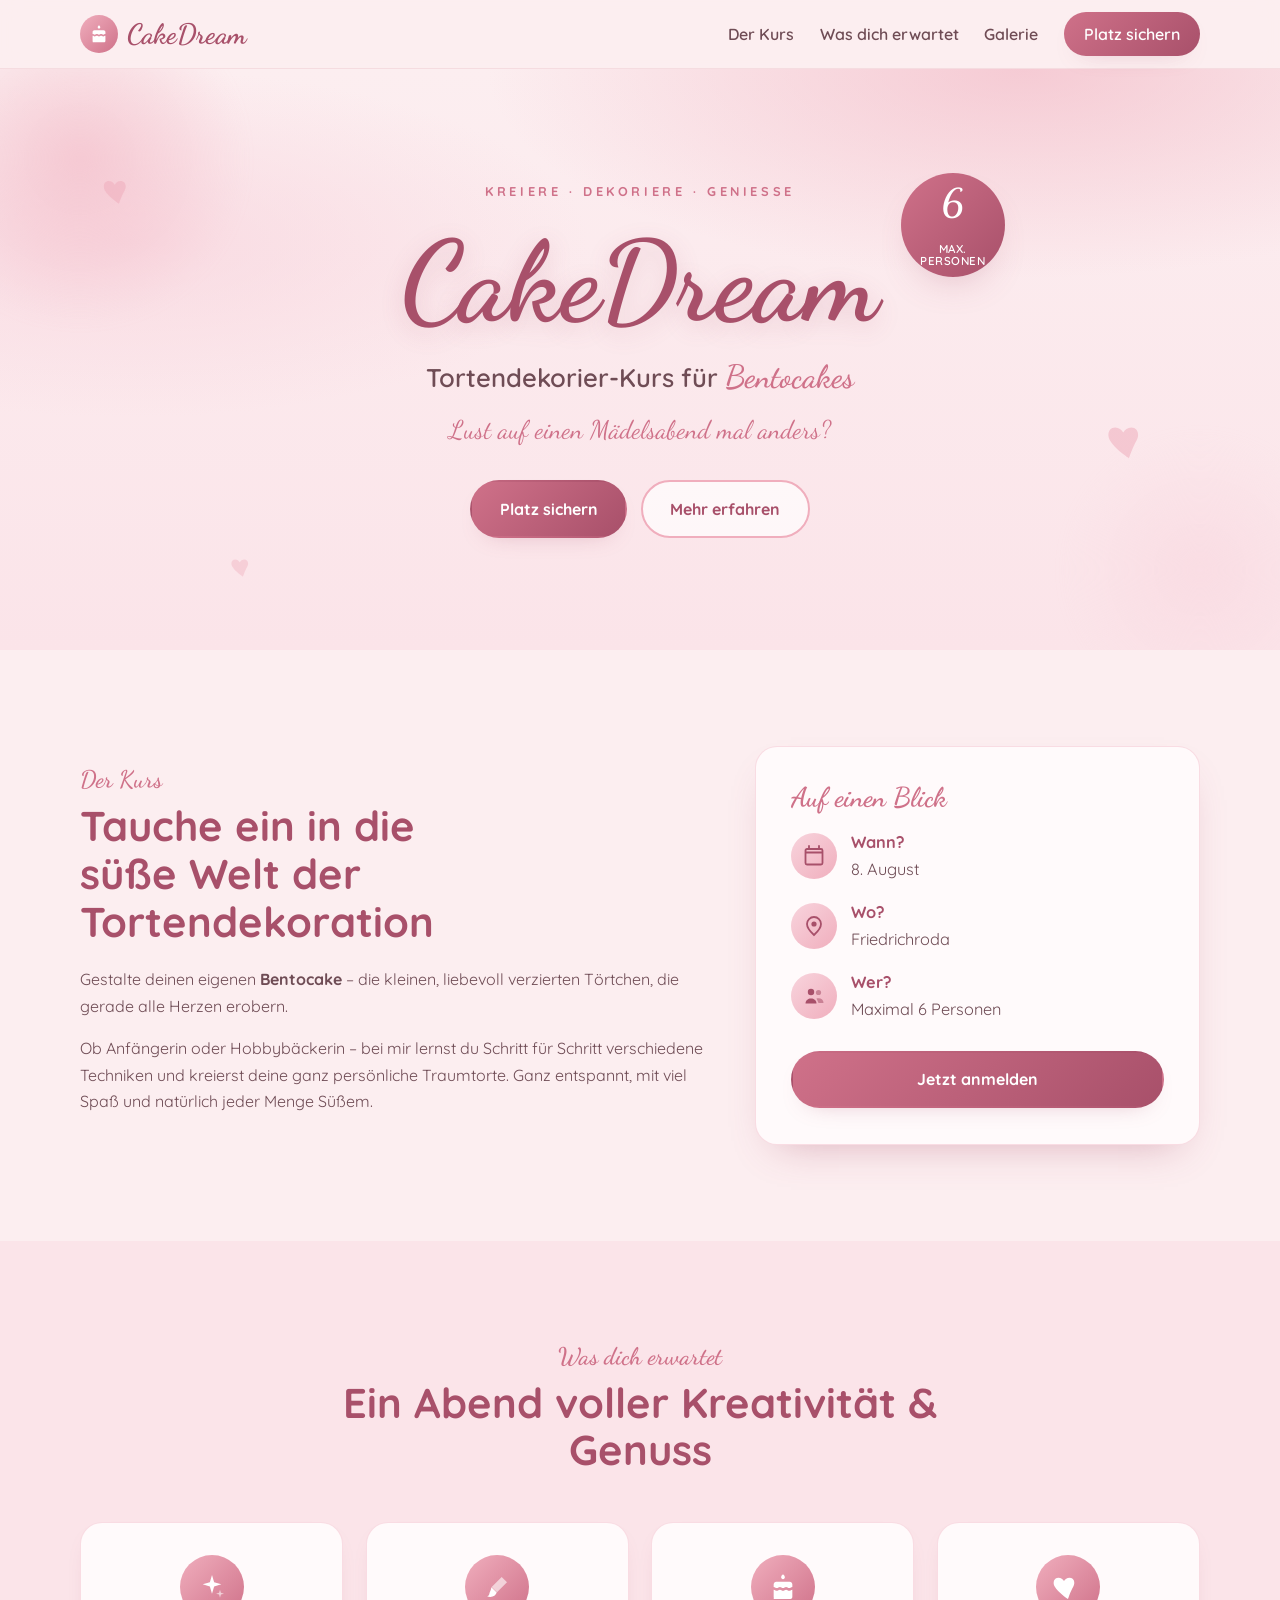
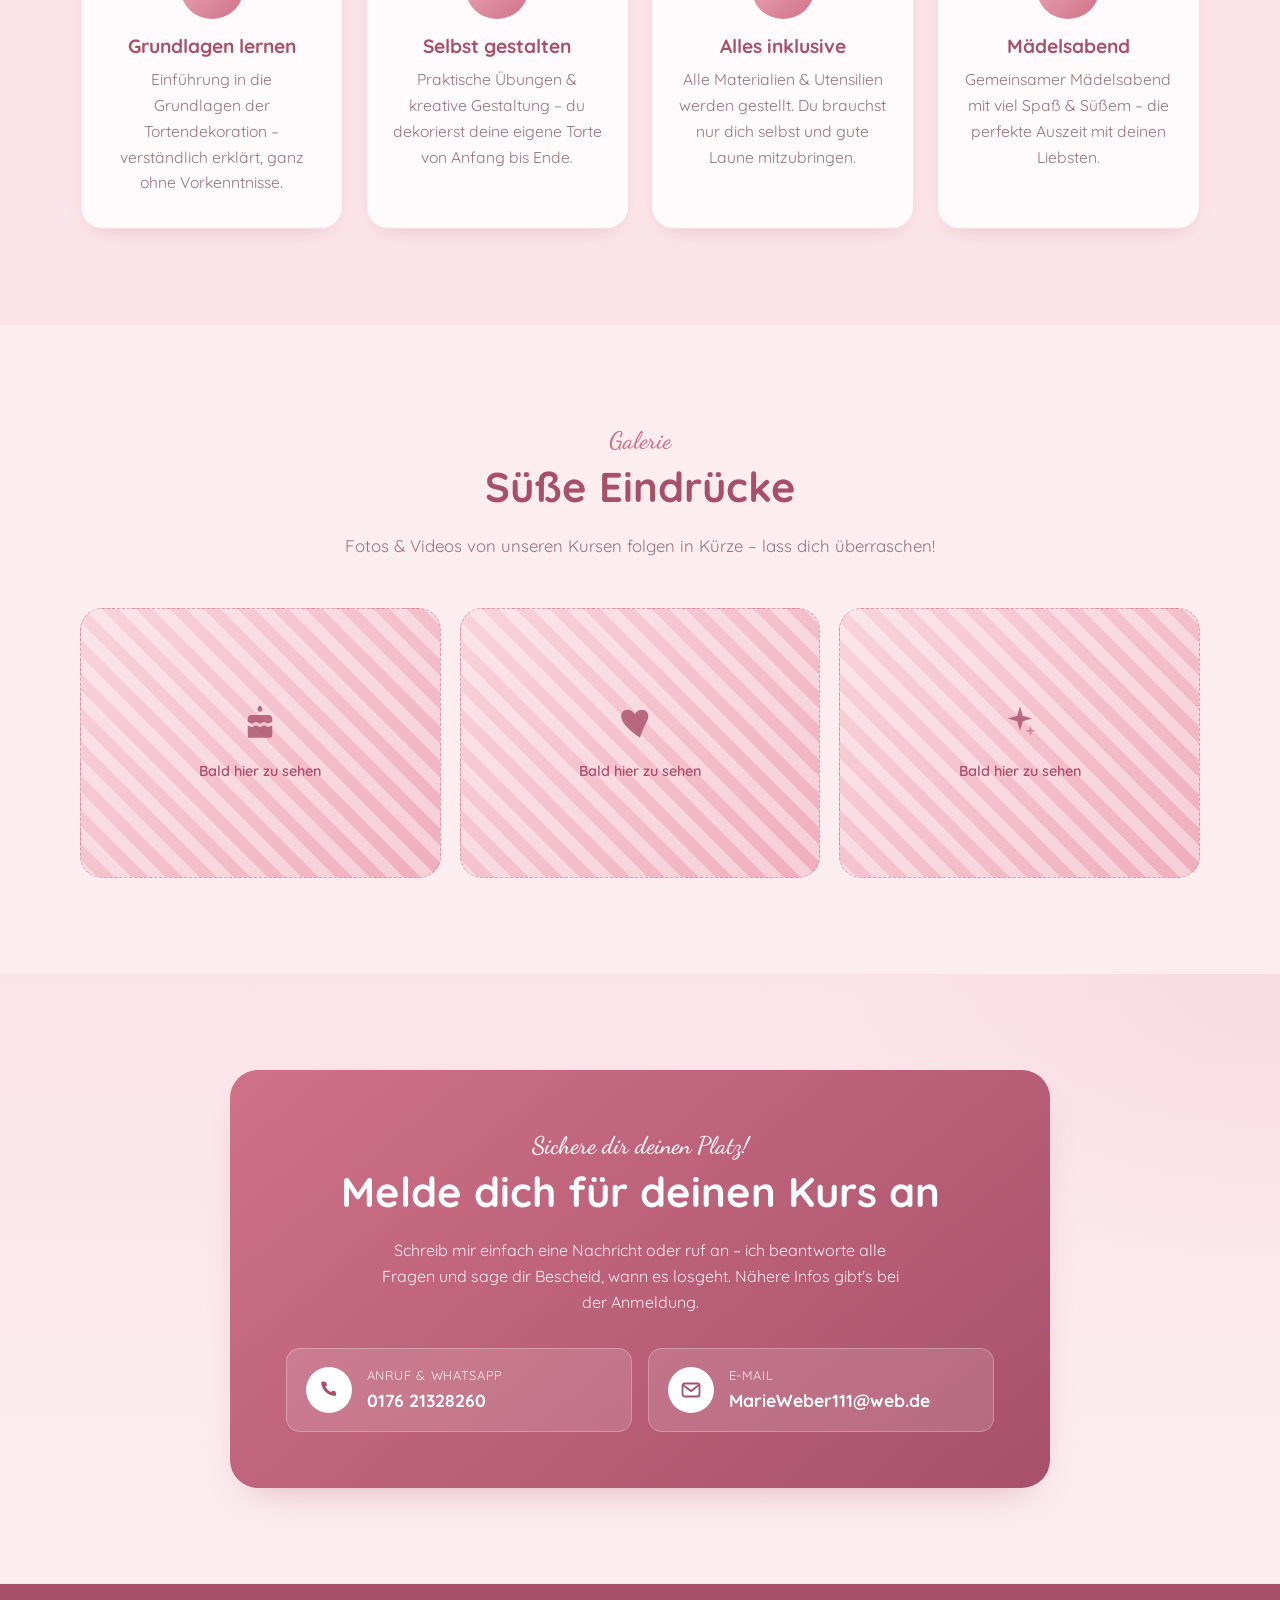
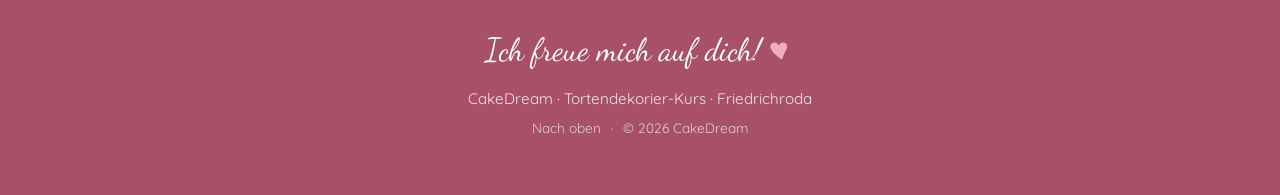
==== index.html @ 4bbfaf51 "Initiale CakeDream-Website für GitHub Pages Statische Single-Page-Seite im Rosé/Aquarell-Stil des Fl" ====
<!DOCTYPE html>
<html lang="de">
<head>
  <meta charset="UTF-8" />
  <meta name="viewport" content="width=device-width, initial-scale=1.0" />
  <title>CakeDream · Tortendekorier-Kurs in Friedrichroda</title>
  <meta name="description" content="Tortendekorier-Kurs für Bentocakes in Friedrichroda. Kreiere, dekoriere und genieße – ein Mädelsabend mal anders. Max. 6 Personen. Jetzt Platz sichern!" />
  <meta name="theme-color" content="#fceef0" />

  <!-- Open Graph / Social -->
  <meta property="og:type" content="website" />
  <meta property="og:title" content="CakeDream · Tortendekorier-Kurs" />
  <meta property="og:description" content="Tauche ein in die süße Welt der Tortendekoration und gestalte deinen eigenen Bentocake!" />
  <meta property="og:locale" content="de_DE" />

  <link rel="icon" href="assets/favicon.svg" type="image/svg+xml" />

  <!-- Fonts -->
  <link rel="preconnect" href="https://fonts.googleapis.com" />
  <link rel="preconnect" href="https://fonts.gstatic.com" crossorigin />
  <link href="https://fonts.googleapis.com/css2?family=Dancing+Script:wght@500;600;700&family=Quicksand:wght@400;500;600;700&display=swap" rel="stylesheet" />

  <link rel="stylesheet" href="assets/css/styles.css" />
</head>
<body>

  <!-- ===== Navigation ===== -->
  <header class="nav" id="top">
    <div class="nav__inner">
      <a href="#top" class="nav__brand">
        <span class="nav__brand-icon" aria-hidden="true">
          <svg viewBox="0 0 24 24" width="22" height="22"><use href="#icon-cake"/></svg>
        </span>
        CakeDream
      </a>

      <nav class="nav__links" aria-label="Hauptnavigation">
        <a href="#kurs">Der Kurs</a>
        <a href="#ablauf">Was dich erwartet</a>
        <a href="#galerie">Galerie</a>
        <a href="#kontakt" class="nav__cta">Platz sichern</a>
      </nav>

      <button class="nav__toggle" id="navToggle" aria-label="Menü öffnen" aria-expanded="false">
        <span></span><span></span><span></span>
      </button>
    </div>
  </header>

  <!-- ===== Hero ===== -->
  <section class="hero">
    <div class="hero__decor" aria-hidden="true">
      <span class="blob blob--1"></span>
      <span class="blob blob--2"></span>
      <svg class="float-heart float-heart--1" viewBox="0 0 24 24"><use href="#icon-heart"/></svg>
      <svg class="float-heart float-heart--2" viewBox="0 0 24 24"><use href="#icon-heart"/></svg>
      <svg class="float-heart float-heart--3" viewBox="0 0 24 24"><use href="#icon-heart"/></svg>
    </div>

    <div class="hero__inner">
      <p class="hero__eyebrow reveal">Kreiere &middot; Dekoriere &middot; Genieße</p>
      <h1 class="hero__title reveal">CakeDream</h1>
      <p class="hero__tagline reveal">Tortendekorier-Kurs für <em>Bentocakes</em></p>
      <p class="hero__sub reveal">Lust auf einen Mädelsabend mal anders?</p>

      <div class="hero__actions reveal">
        <a href="#kontakt" class="btn btn--primary">Platz sichern</a>
        <a href="#kurs" class="btn btn--ghost">Mehr erfahren</a>
      </div>

      <div class="hero__badge reveal" aria-label="Maximal 6 Personen">
        <span class="hero__badge-num">6</span>
        <span class="hero__badge-text">max.<br>Personen</span>
      </div>
    </div>
  </section>

  <!-- ===== Intro / Der Kurs ===== -->
  <section class="section section--intro" id="kurs">
    <div class="wrap">
      <div class="intro__grid">
        <div class="intro__text reveal">
          <p class="kicker">Der Kurs</p>
          <h2>Tauche ein in die süße Welt der Tortendekoration</h2>
          <p>
            Gestalte deinen eigenen <strong>Bentocake</strong> – die kleinen,
            liebevoll verzierten Törtchen, die gerade alle Herzen erobern.
          </p>
          <p>
            Ob Anfängerin oder Hobbybäckerin – bei mir lernst du Schritt für
            Schritt verschiedene Techniken und kreierst deine ganz persönliche
            Traumtorte. Ganz entspannt, mit viel Spaß und natürlich jeder Menge
            Süßem.
          </p>
        </div>

        <div class="intro__card reveal">
          <h3>Auf einen Blick</h3>
          <ul class="facts">
            <li>
              <span class="facts__icon" aria-hidden="true"><svg viewBox="0 0 24 24"><use href="#icon-calendar"/></svg></span>
              <span class="facts__body"><strong>Wann?</strong><br>8. August</span>
            </li>
            <li>
              <span class="facts__icon" aria-hidden="true"><svg viewBox="0 0 24 24"><use href="#icon-pin"/></svg></span>
              <span class="facts__body"><strong>Wo?</strong><br>Friedrichroda</span>
            </li>
            <li>
              <span class="facts__icon" aria-hidden="true"><svg viewBox="0 0 24 24"><use href="#icon-people"/></svg></span>
              <span class="facts__body"><strong>Wer?</strong><br>Maximal 6 Personen</span>
            </li>
          </ul>
          <a href="#kontakt" class="btn btn--primary btn--block">Jetzt anmelden</a>
        </div>
      </div>
    </div>
  </section>

  <!-- ===== Was dich erwartet ===== -->
  <section class="section section--soft" id="ablauf">
    <div class="wrap">
      <header class="section__head reveal">
        <p class="kicker">Was dich erwartet</p>
        <h2>Ein Abend voller Kreativität &amp; Genuss</h2>
      </header>

      <div class="cards">
        <article class="card reveal">
          <span class="card__icon" aria-hidden="true"><svg viewBox="0 0 24 24"><use href="#icon-sparkle"/></svg></span>
          <h3>Grundlagen lernen</h3>
          <p>Einführung in die Grundlagen der Tortendekoration – verständlich erklärt, ganz ohne Vorkenntnisse.</p>
        </article>

        <article class="card reveal">
          <span class="card__icon" aria-hidden="true"><svg viewBox="0 0 24 24"><use href="#icon-brush"/></svg></span>
          <h3>Selbst gestalten</h3>
          <p>Praktische Übungen &amp; kreative Gestaltung – du dekorierst deine eigene Torte von Anfang bis Ende.</p>
        </article>

        <article class="card reveal">
          <span class="card__icon" aria-hidden="true"><svg viewBox="0 0 24 24"><use href="#icon-cake"/></svg></span>
          <h3>Alles inklusive</h3>
          <p>Alle Materialien &amp; Utensilien werden gestellt. Du brauchst nur dich selbst und gute Laune mitzubringen.</p>
        </article>

        <article class="card reveal">
          <span class="card__icon" aria-hidden="true"><svg viewBox="0 0 24 24"><use href="#icon-heart"/></svg></span>
          <h3>Mädelsabend</h3>
          <p>Gemeinsamer Mädelsabend mit viel Spaß &amp; Süßem – die perfekte Auszeit mit deinen Liebsten.</p>
        </article>
      </div>
    </div>
  </section>

  <!-- ===== Galerie ===== -->
  <section class="section" id="galerie">
    <div class="wrap">
      <header class="section__head reveal">
        <p class="kicker">Galerie</p>
        <h2>Süße Eindrücke</h2>
        <p class="section__lead">Fotos &amp; Videos von unseren Kursen folgen in Kürze – lass dich überraschen!</p>
      </header>

      <div class="gallery" aria-label="Galerie – Bilder folgen bald">
        <figure class="gallery__item gallery__item--placeholder">
          <span aria-hidden="true"><svg viewBox="0 0 24 24"><use href="#icon-cake"/></svg></span>
          <figcaption>Bald hier zu sehen</figcaption>
        </figure>
        <figure class="gallery__item gallery__item--placeholder">
          <span aria-hidden="true"><svg viewBox="0 0 24 24"><use href="#icon-heart"/></svg></span>
          <figcaption>Bald hier zu sehen</figcaption>
        </figure>
        <figure class="gallery__item gallery__item--placeholder">
          <span aria-hidden="true"><svg viewBox="0 0 24 24"><use href="#icon-sparkle"/></svg></span>
          <figcaption>Bald hier zu sehen</figcaption>
        </figure>
      </div>
    </div>
  </section>

  <!-- ===== Kontakt / Anmeldung ===== -->
  <section class="section section--contact" id="kontakt">
    <div class="wrap">
      <div class="contact__box reveal">
        <p class="kicker kicker--light">Sichere dir deinen Platz!</p>
        <h2>Melde dich für deinen Kurs an</h2>
        <p class="contact__lead">
          Schreib mir einfach eine Nachricht oder ruf an – ich beantworte alle
          Fragen und sage dir Bescheid, wann es losgeht. Nähere Infos gibt's bei
          der Anmeldung.
        </p>

        <div class="contact__methods">
          <a class="contact__method" href="tel:+4917621328260">
            <span class="contact__method-icon" aria-hidden="true"><svg viewBox="0 0 24 24"><use href="#icon-phone"/></svg></span>
            <span>
              <span class="contact__method-label">Anruf &amp; WhatsApp</span>
              <strong>0176 21328260</strong>
            </span>
          </a>

          <a class="contact__method" href="mailto:MarieWeber111@web.de?subject=Anmeldung%20Tortendekorier-Kurs">
            <span class="contact__method-icon" aria-hidden="true"><svg viewBox="0 0 24 24"><use href="#icon-mail"/></svg></span>
            <span>
              <span class="contact__method-label">E-Mail</span>
              <strong>MarieWeber111@web.de</strong>
            </span>
          </a>
        </div>
      </div>
    </div>
  </section>

  <!-- ===== Footer ===== -->
  <footer class="footer">
    <div class="wrap footer__inner">
      <p class="footer__sign">Ich freue mich auf dich! <svg viewBox="0 0 24 24" class="footer__heart"><use href="#icon-heart"/></svg></p>
      <p class="footer__brand">CakeDream &middot; Tortendekorier-Kurs &middot; Friedrichroda</p>
      <p class="footer__legal">
        <a href="#top">Nach oben</a>
        <span aria-hidden="true">·</span>
        <span>&copy; <span id="year"></span> CakeDream</span>
      </p>
    </div>
  </footer>

  <!-- ===== SVG Icon Sprite ===== -->
  <svg width="0" height="0" style="position:absolute" aria-hidden="true" focusable="false">
    <defs>
      <symbol id="icon-heart" viewBox="0 0 24 24">
        <path d="M12 21s-7.5-4.9-10-9.4C.3 8.4 1.6 5 4.8 5c2 0 3.3 1.2 4.2 2.5C9.9 6.2 11.2 5 13.2 5 16.4 5 17.7 8.4 16 11.6 13.5 16.1 12 21 12 21z" fill="currentColor"/>
      </symbol>
      <symbol id="icon-cake" viewBox="0 0 24 24">
        <path d="M12 2.5c.8.6 1.4 1.4 1.4 2.2 0 .8-.6 1.4-1.4 1.4s-1.4-.6-1.4-1.4c0-.8.6-1.6 1.4-2.2zM7 8h10c1.1 0 2 .9 2 2v2c-1 0-1.3.8-2.3.8S15.3 12 14.3 12s-1.3.8-2.3.8S10.7 12 9.7 12s-1.4.8-2.4.8S6 12 5 12v-2c0-1.1.9-2 2-2zM5 14c1 0 1.3.8 2.3.8s1.4-.8 2.4-.8 1.3.8 2.3.8 1.4-.8 2.3-.8 1.3.8 2.4.8 1.3-.8 2.3-.8v5.5c0 .8-.7 1.5-1.5 1.5h-13C5.7 21 5 20.3 5 19.5V14z" fill="currentColor"/>
      </symbol>
      <symbol id="icon-calendar" viewBox="0 0 24 24">
        <path d="M7 2v2M17 2v2M3.5 8.5h17M5 5h14a1.5 1.5 0 0 1 1.5 1.5V19A1.5 1.5 0 0 1 19 20.5H5A1.5 1.5 0 0 1 3.5 19V6.5A1.5 1.5 0 0 1 5 5z" fill="none" stroke="currentColor" stroke-width="1.8" stroke-linecap="round"/>
      </symbol>
      <symbol id="icon-pin" viewBox="0 0 24 24">
        <path d="M12 21s7-6.3 7-11a7 7 0 1 0-14 0c0 4.7 7 11 7 11z" fill="none" stroke="currentColor" stroke-width="1.8"/>
        <circle cx="12" cy="10" r="2.6" fill="currentColor"/>
      </symbol>
      <symbol id="icon-people" viewBox="0 0 24 24">
        <circle cx="9" cy="8" r="3.2" fill="currentColor"/>
        <path d="M3.5 19.5c0-3 2.5-5 5.5-5s5.5 2 5.5 5z" fill="currentColor"/>
        <circle cx="16.5" cy="8.5" r="2.6" fill="currentColor" opacity=".55"/>
        <path d="M14.5 14.6c.6-.25 1.3-.4 2-.4 3 0 5 1.8 5 4.8h-5" fill="currentColor" opacity=".55"/>
      </symbol>
      <symbol id="icon-phone" viewBox="0 0 24 24">
        <path d="M6.6 3.5 9 4l1 3.2-1.7 1.4a12 12 0 0 0 5.7 5.7l1.4-1.7 3.2 1 .5 2.4a1.6 1.6 0 0 1-1.6 1.9A14.5 14.5 0 0 1 4.2 5.1 1.6 1.6 0 0 1 6.1 3.5z" fill="currentColor"/>
      </symbol>
      <symbol id="icon-mail" viewBox="0 0 24 24">
        <rect x="3.5" y="5.5" width="17" height="13" rx="2" fill="none" stroke="currentColor" stroke-width="1.8"/>
        <path d="M4 7l8 6 8-6" fill="none" stroke="currentColor" stroke-width="1.8" stroke-linecap="round"/>
      </symbol>
      <symbol id="icon-sparkle" viewBox="0 0 24 24">
        <path d="M12 3l1.6 5.4L19 10l-5.4 1.6L12 17l-1.6-5.4L5 10l5.4-1.6z" fill="currentColor"/>
        <path d="M18 14l.7 2.3L21 17l-2.3.7L18 20l-.7-2.3L15 17l2.3-.7z" fill="currentColor" opacity=".6"/>
      </symbol>
      <symbol id="icon-brush" viewBox="0 0 24 24">
        <path d="M15.5 4.5l4 4-7.5 7.5-4-4 7.5-7.5z" fill="currentColor" opacity=".6"/>
        <path d="M7.8 12.2l4 4c-.7 2-2.4 3.3-4.8 3.3-1 0-1.8-.2-2.4-.5.9-.3 1.5-1 1.7-2 .2-1.2 1-1.9 1.5-4.8z" fill="currentColor"/>
      </symbol>
    </defs>
  </svg>

  <script src="assets/js/main.js"></script>
</body>
</html>
---- assets/css/styles.css ----
/* =========================================================
   CakeDream – Tortendekorier-Kurs
   Stil: Rosé / Aquarell, weich & verspielt (Flyer-Look)
   ========================================================= */

:root {
  --bg:        #fceef0;
  --bg-soft:   #fbe4e9;
  --cream:     #fffafb;
  --rose:      #cf7189;   /* primäres Rosé */
  --rose-deep: #a8506a;   /* dunkle Akzente / Überschriften */
  --pink:      #f0aebd;
  --pink-soft: #f8d4dd;
  --ink:       #6f4c55;   /* Fließtext */
  --ink-soft:  #97727c;
  --gold:      #e7b765;

  --radius:    22px;
  --radius-sm: 14px;
  --shadow:    0 18px 40px -22px rgba(168, 80, 106, .45);
  --shadow-sm: 0 10px 24px -16px rgba(168, 80, 106, .4);
  --maxw:      1120px;

  --font-body:    "Quicksand", system-ui, -apple-system, "Segoe UI", sans-serif;
  --font-script:  "Dancing Script", "Quicksand", cursive;
}

* { box-sizing: border-box; }

html { scroll-behavior: smooth; }
@media (prefers-reduced-motion: reduce) { html { scroll-behavior: auto; } }

body {
  margin: 0;
  font-family: var(--font-body);
  color: var(--ink);
  background: var(--bg);
  line-height: 1.65;
  -webkit-font-smoothing: antialiased;
  overflow-x: hidden;
}

h1, h2, h3 { color: var(--rose-deep); line-height: 1.15; margin: 0 0 .5em; }
h2 { font-size: clamp(1.6rem, 1rem + 2.4vw, 2.6rem); font-weight: 700; }
h3 { font-size: 1.2rem; font-weight: 700; }
p  { margin: 0 0 1rem; }
a  { color: var(--rose-deep); text-decoration: none; }

.wrap { width: min(100% - 2.5rem, var(--maxw)); margin-inline: auto; }

.kicker {
  font-family: var(--font-script);
  font-size: 1.5rem;
  color: var(--rose);
  margin: 0 0 .15rem;
  font-weight: 600;
}
.kicker--light { color: #fff; opacity: .95; }

.section { padding: clamp(3.5rem, 2rem + 6vw, 6rem) 0; }
.section--soft { background: var(--bg-soft); }
.section__head { text-align: center; max-width: 640px; margin: 0 auto clamp(2rem, 4vw, 3rem); }
.section__lead, .section__head p:not(.kicker) { color: var(--ink-soft); font-size: 1.05rem; }

/* ---------- Buttons ---------- */
.btn {
  --c: var(--rose);
  display: inline-flex;
  align-items: center;
  justify-content: center;
  gap: .5rem;
  padding: .85rem 1.7rem;
  border-radius: 999px;
  font-weight: 700;
  font-family: var(--font-body);
  font-size: 1rem;
  cursor: pointer;
  border: 2px solid transparent;
  transition: transform .2s ease, box-shadow .2s ease, background .2s ease, color .2s ease;
}
.btn--primary {
  background: linear-gradient(135deg, var(--rose), var(--rose-deep));
  color: #fff;
  box-shadow: var(--shadow-sm);
}
.btn--primary:hover { transform: translateY(-2px); box-shadow: 0 16px 30px -16px rgba(168,80,106,.7); }
.btn--ghost {
  background: rgba(255,255,255,.7);
  color: var(--rose-deep);
  border-color: var(--pink);
}
.btn--ghost:hover { background: #fff; transform: translateY(-2px); }
.btn--block { width: 100%; margin-top: 1.25rem; }

/* ---------- Navigation ---------- */
.nav {
  position: sticky;
  top: 0;
  z-index: 50;
  background: rgba(252, 238, 240, .82);
  backdrop-filter: blur(10px);
  border-bottom: 1px solid rgba(207, 113, 137, .15);
}
.nav__inner {
  width: min(100% - 2.5rem, var(--maxw));
  margin-inline: auto;
  display: flex;
  align-items: center;
  justify-content: space-between;
  height: 68px;
}
.nav__brand {
  display: inline-flex;
  align-items: center;
  gap: .55rem;
  font-family: var(--font-script);
  font-size: 1.75rem;
  font-weight: 700;
  color: var(--rose-deep);
}
.nav__brand-icon {
  display: grid; place-items: center;
  width: 38px; height: 38px;
  border-radius: 50%;
  background: linear-gradient(135deg, var(--pink), var(--rose));
  color: #fff;
}
.nav__links { display: flex; align-items: center; gap: 1.6rem; }
.nav__links a { font-weight: 600; color: var(--ink); transition: color .2s; }
.nav__links a:hover { color: var(--rose); }
.nav__cta {
  padding: .55rem 1.25rem;
  border-radius: 999px;
  background: linear-gradient(135deg, var(--rose), var(--rose-deep));
  color: #fff !important;
  box-shadow: var(--shadow-sm);
}
.nav__cta:hover { transform: translateY(-1px); }

.nav__toggle {
  display: none;
  flex-direction: column;
  gap: 5px;
  width: 42px; height: 42px;
  border: none; background: transparent;
  cursor: pointer; padding: 9px;
}
.nav__toggle span {
  height: 2.5px; border-radius: 2px; background: var(--rose-deep);
  transition: transform .3s, opacity .3s;
}
.nav__toggle[aria-expanded="true"] span:nth-child(1) { transform: translateY(7.5px) rotate(45deg); }
.nav__toggle[aria-expanded="true"] span:nth-child(2) { opacity: 0; }
.nav__toggle[aria-expanded="true"] span:nth-child(3) { transform: translateY(-7.5px) rotate(-45deg); }

/* ---------- Hero ---------- */
.hero {
  position: relative;
  text-align: center;
  padding: clamp(3.5rem, 2rem + 8vw, 7rem) 0 clamp(4rem, 2rem + 8vw, 7rem);
  background:
    radial-gradient(70% 60% at 80% 0%, rgba(240,174,189,.55), transparent 60%),
    radial-gradient(60% 50% at 10% 30%, rgba(248,212,221,.7), transparent 60%),
    linear-gradient(180deg, var(--bg) 0%, var(--bg-soft) 100%);
  overflow: hidden;
}
.hero__inner {
  position: relative;
  width: min(100% - 2.5rem, 760px);
  margin-inline: auto;
  z-index: 2;
}
.hero__eyebrow {
  text-transform: uppercase;
  letter-spacing: .28em;
  font-size: .8rem;
  font-weight: 700;
  color: var(--rose);
  margin-bottom: 1rem;
}
.hero__title {
  font-family: var(--font-script);
  font-size: clamp(3.6rem, 2rem + 11vw, 7rem);
  font-weight: 700;
  margin: 0;
  color: var(--rose-deep);
  text-shadow: 0 6px 24px rgba(168,80,106,.18);
}
.hero__tagline {
  font-size: clamp(1.15rem, 1rem + 1vw, 1.6rem);
  font-weight: 600;
  color: var(--ink);
  margin: .25rem 0 .35rem;
}
.hero__tagline em { font-family: var(--font-script); font-style: normal; color: var(--rose); font-size: 1.25em; }
.hero__sub { font-family: var(--font-script); font-size: 1.6rem; color: var(--rose); margin-bottom: 1.8rem; }
.hero__actions { display: flex; gap: .9rem; justify-content: center; flex-wrap: wrap; }

.hero__badge {
  position: absolute;
  top: -8px; right: 2%;
  width: 104px; height: 104px;
  border-radius: 50%;
  background: linear-gradient(135deg, var(--rose), var(--rose-deep));
  color: #fff;
  display: grid; place-items: center;
  text-align: center;
  box-shadow: var(--shadow);
  transform: rotate(8deg);
  line-height: 1.1;
}
.hero__badge-num { display: block; font-size: 2.4rem; font-weight: 700; font-family: var(--font-script); }
.hero__badge-text { font-size: .72rem; font-weight: 600; text-transform: uppercase; letter-spacing: .05em; }

/* decorative blobs & hearts */
.blob {
  position: absolute; border-radius: 50%; filter: blur(8px); opacity: .5;
}
.blob--1 { width: 340px; height: 340px; background: radial-gradient(circle, var(--pink), transparent 70%); top: -80px; left: -90px; }
.blob--2 { width: 280px; height: 280px; background: radial-gradient(circle, var(--pink-soft), transparent 70%); bottom: -60px; right: -60px; }
.float-heart { position: absolute; color: var(--pink); opacity: .55; width: 34px; }
.float-heart--1 { top: 18%; left: 8%;  animation: floaty 6s ease-in-out infinite; }
.float-heart--2 { top: 60%; right: 10%; width: 46px; animation: floaty 7.5s ease-in-out infinite .5s; }
.float-heart--3 { bottom: 12%; left: 18%; width: 26px; opacity: .4; animation: floaty 6.8s ease-in-out infinite 1s; }
@keyframes floaty { 0%,100% { transform: translateY(0) rotate(-6deg); } 50% { transform: translateY(-14px) rotate(6deg); } }

/* ---------- Intro ---------- */
.intro__grid {
  display: grid;
  grid-template-columns: 1.4fr 1fr;
  gap: clamp(1.5rem, 4vw, 3.5rem);
  align-items: center;
}
.intro__text h2 { max-width: 14ch; }
.intro__card {
  background: var(--cream);
  border-radius: var(--radius);
  padding: clamp(1.5rem, 3vw, 2.2rem);
  box-shadow: var(--shadow);
  border: 1px solid rgba(240,174,189,.4);
}
.intro__card h3 { font-family: var(--font-script); font-size: 1.7rem; color: var(--rose); margin-bottom: 1rem; }
.facts { list-style: none; margin: 0 0 .5rem; padding: 0; display: grid; gap: 1rem; }
.facts li { display: flex; align-items: center; gap: .9rem; }
.facts__icon {
  flex: 0 0 auto;
  width: 46px; height: 46px;
  border-radius: 50%;
  display: grid; place-items: center;
  background: linear-gradient(135deg, var(--pink-soft), var(--pink));
  color: var(--rose-deep);
}
.facts__icon svg { width: 24px; height: 24px; }
.facts__body { font-size: 1.02rem; }
.facts__body strong { color: var(--rose-deep); }

/* ---------- Cards (Was dich erwartet) ---------- */
.cards {
  display: grid;
  grid-template-columns: repeat(auto-fit, minmax(220px, 1fr));
  gap: 1.4rem;
}
.card {
  background: var(--cream);
  border-radius: var(--radius);
  padding: 2rem 1.6rem;
  text-align: center;
  box-shadow: var(--shadow-sm);
  border: 1px solid rgba(240,174,189,.4);
  transition: transform .25s ease, box-shadow .25s ease;
}
.card:hover { transform: translateY(-6px); box-shadow: var(--shadow); }
.card__icon {
  display: grid; place-items: center;
  width: 64px; height: 64px;
  margin: 0 auto 1rem;
  border-radius: 50%;
  background: linear-gradient(135deg, var(--pink), var(--rose));
  color: #fff;
}
.card__icon svg { width: 32px; height: 32px; }
.card h3 { color: var(--rose-deep); }
.card p { color: var(--ink-soft); margin: 0; font-size: .98rem; }

/* ---------- Galerie ---------- */
.gallery {
  display: grid;
  grid-template-columns: repeat(auto-fit, minmax(220px, 1fr));
  gap: 1.2rem;
}
.gallery__item {
  margin: 0;
  aspect-ratio: 4 / 3;
  border-radius: var(--radius);
  overflow: hidden;
  position: relative;
}
.gallery__item img { width: 100%; height: 100%; object-fit: cover; display: block; }
.gallery__item--placeholder {
  display: grid;
  place-content: center;
  gap: .6rem;
  text-align: center;
  background:
    repeating-linear-gradient(45deg, rgba(255,255,255,.4) 0 12px, transparent 12px 24px),
    linear-gradient(135deg, var(--pink-soft), var(--pink));
  color: var(--rose-deep);
  border: 1px dashed rgba(168,80,106,.4);
}
.gallery__item--placeholder svg { width: 42px; height: 42px; opacity: .8; margin: 0 auto; }
.gallery__item--placeholder figcaption { font-weight: 600; font-size: .9rem; }

/* ---------- Kontakt ---------- */
.section--contact {
  background:
    radial-gradient(60% 80% at 100% 0%, rgba(248,212,221,.6), transparent 60%),
    linear-gradient(180deg, var(--bg-soft), var(--bg));
}
.contact__box {
  background: linear-gradient(140deg, var(--rose), var(--rose-deep));
  color: #fff;
  border-radius: calc(var(--radius) + 6px);
  padding: clamp(2rem, 5vw, 3.5rem);
  text-align: center;
  box-shadow: var(--shadow);
  max-width: 820px;
  margin-inline: auto;
}
.contact__box h2 { color: #fff; }
.contact__lead { color: rgba(255,255,255,.9); max-width: 52ch; margin: 0 auto 2rem; }
.contact__methods {
  display: grid;
  grid-template-columns: repeat(auto-fit, minmax(240px, 1fr));
  gap: 1rem;
}
.contact__method {
  display: flex;
  align-items: center;
  gap: .9rem;
  text-align: left;
  background: rgba(255,255,255,.14);
  border: 1px solid rgba(255,255,255,.25);
  padding: 1rem 1.2rem;
  border-radius: var(--radius-sm);
  color: #fff;
  transition: background .2s, transform .2s;
}
.contact__method:hover { background: rgba(255,255,255,.24); transform: translateY(-2px); }
.contact__method-icon {
  flex: 0 0 auto;
  width: 46px; height: 46px;
  border-radius: 50%;
  background: #fff; color: var(--rose-deep);
  display: grid; place-items: center;
}
.contact__method-icon svg { width: 24px; height: 24px; }
.contact__method-label { display: block; font-size: .8rem; opacity: .85; text-transform: uppercase; letter-spacing: .05em; }
.contact__method strong { font-size: 1.1rem; }

/* ---------- Footer ---------- */
.footer { background: var(--rose-deep); color: #fff; padding: 2.5rem 0; text-align: center; }
.footer__inner { display: grid; gap: .35rem; }
.footer__sign {
  font-family: var(--font-script);
  font-size: 2rem;
  margin: 0;
  display: inline-flex; align-items: center; gap: .5rem; justify-content: center;
}
.footer__heart { width: 26px; height: 26px; color: var(--pink); }
.footer__brand { opacity: .85; font-size: .95rem; margin: .25rem 0 0; }
.footer__legal { opacity: .7; font-size: .85rem; display: flex; gap: .6rem; justify-content: center; flex-wrap: wrap; }
.footer__legal a { color: #fff; }
.footer__legal a:hover { text-decoration: underline; }

/* ---------- Reveal-Animation ---------- */
.reveal { opacity: 0; transform: translateY(22px); transition: opacity .7s ease, transform .7s ease; }
.reveal.is-visible { opacity: 1; transform: none; }
@media (prefers-reduced-motion: reduce) {
  .reveal { opacity: 1; transform: none; transition: none; }
  .float-heart { animation: none; }
}

/* ---------- Responsive ---------- */
@media (max-width: 860px) {
  .intro__grid { grid-template-columns: 1fr; }
  .intro__text h2 { max-width: none; }
  .hero__badge { width: 86px; height: 86px; right: 4%; }
  .hero__badge-num { font-size: 2rem; }
}

/* Abzeichen auf kleinen Screens nicht mehr absolut platzieren,
   sondern sauber mittig unter die Buttons setzen */
@media (max-width: 600px) {
  .hero__badge {
    position: static;
    margin: 1.8rem auto 0;
    transform: rotate(-4deg);
  }
}

@media (max-width: 720px) {
  .nav__links {
    position: fixed;
    inset: 68px 0 auto 0;
    flex-direction: column;
    gap: 0;
    background: rgba(252,238,240,.98);
    backdrop-filter: blur(10px);
    padding: .5rem 1.25rem 1.25rem;
    border-bottom: 1px solid rgba(207,113,137,.2);
    transform: translateY(-130%);
    transition: transform .35s ease;
    align-items: stretch;
  }
  .nav__links.is-open { transform: translateY(0); }
  .nav__links a { padding: .9rem .2rem; border-bottom: 1px solid rgba(207,113,137,.12); }
  .nav__cta { text-align: center; margin-top: .6rem; }
  .nav__toggle { display: flex; }
}
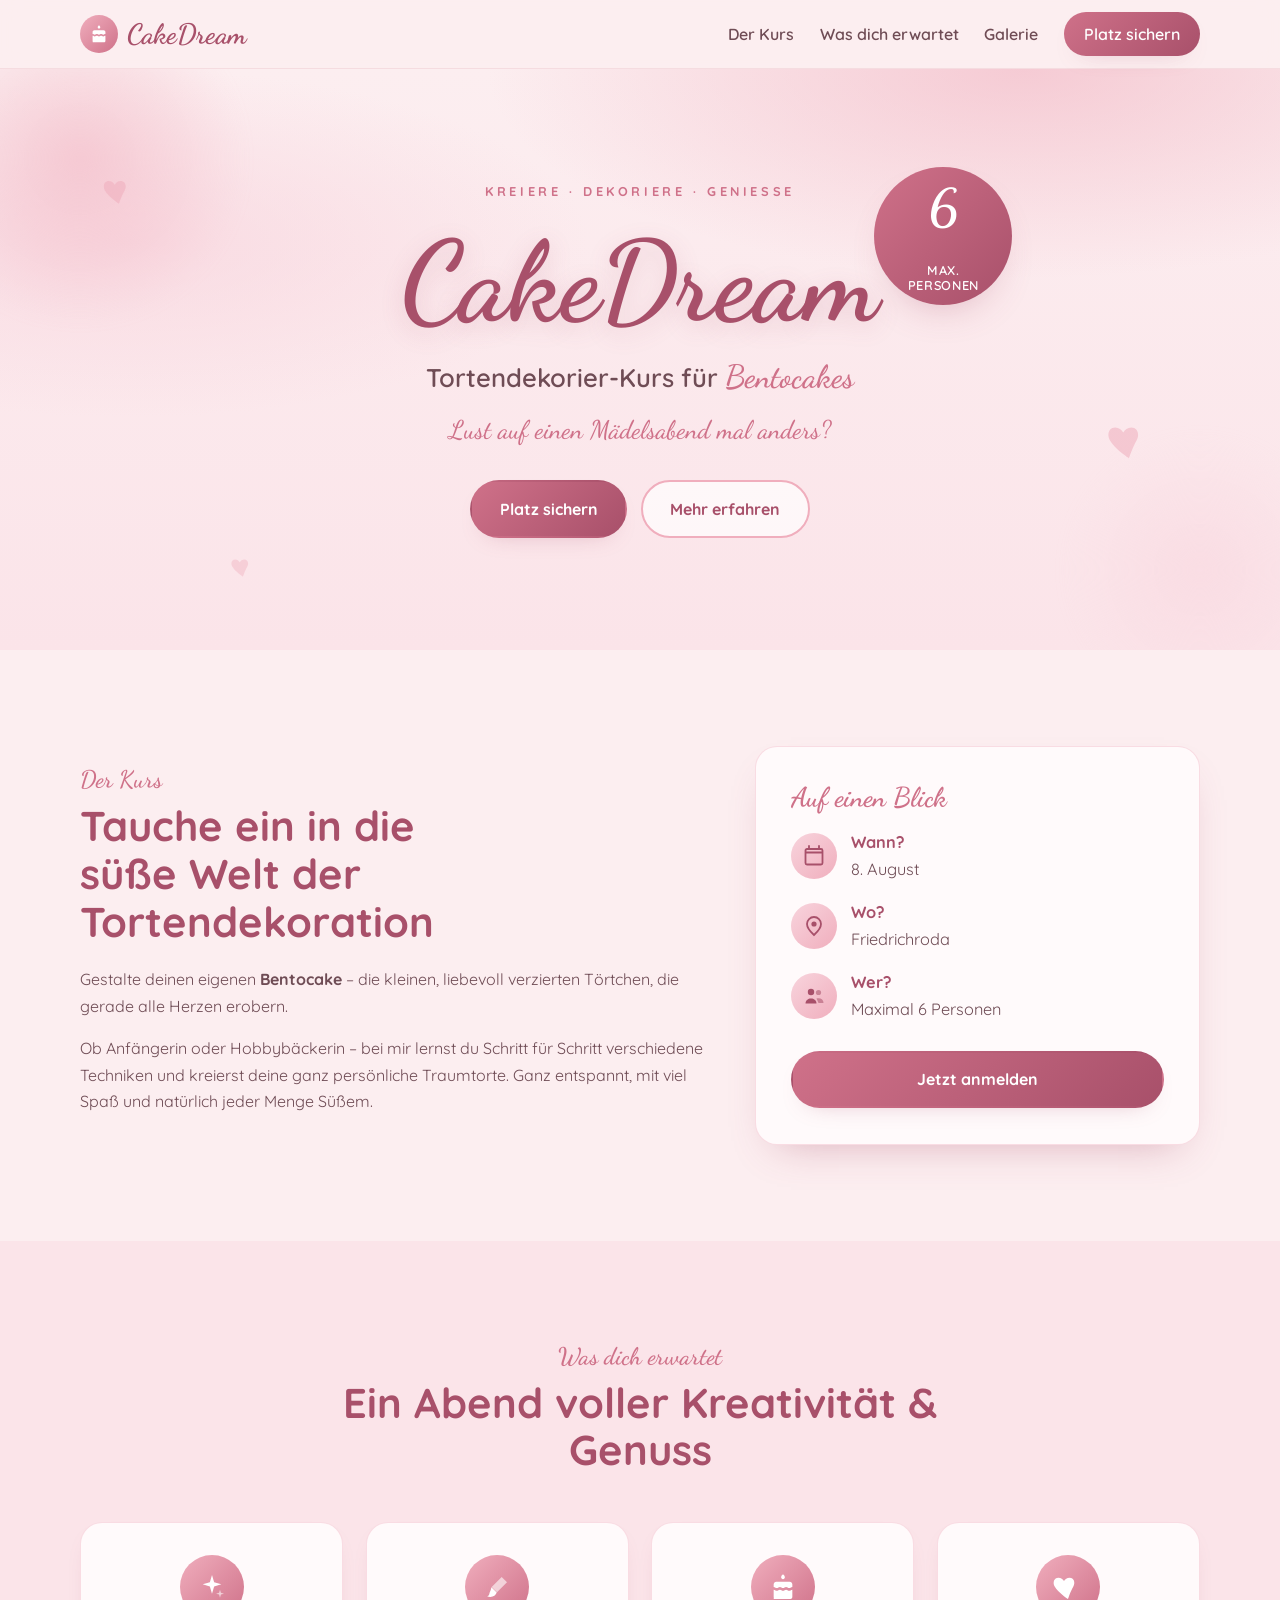
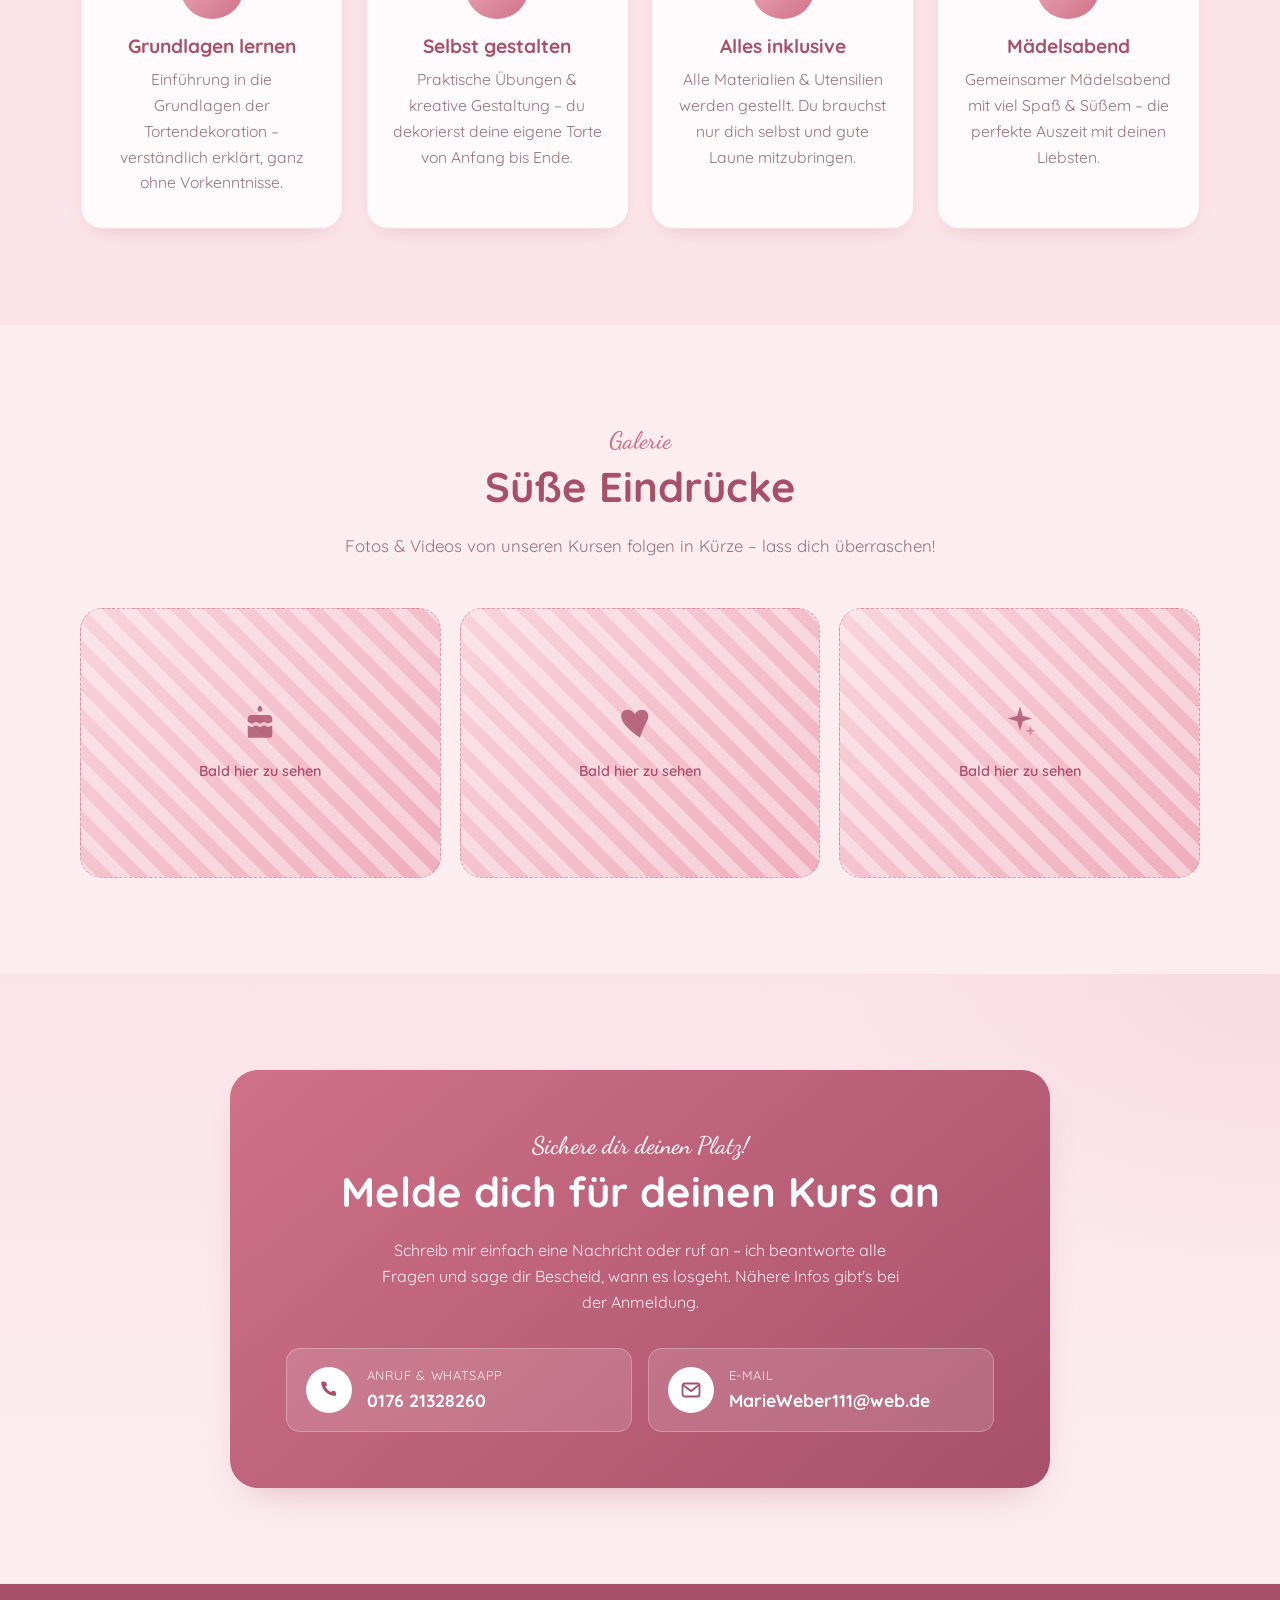
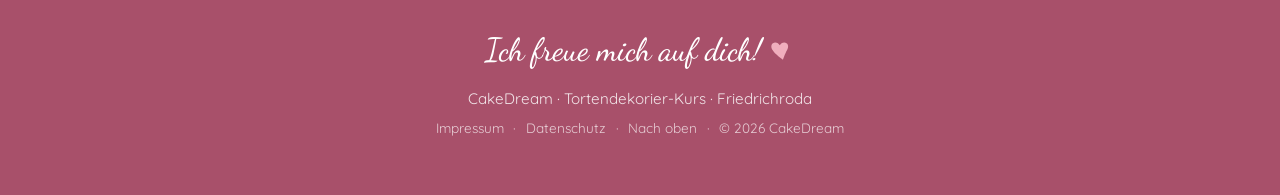
==== commit 07e7e0d5: "DSGVO: Schriften selbst hosten + Impressum & Datenschutz - Google Fonts lokal eingebunden (Variable-" ====
--- a/index.html
+++ b/index.html
@@ -15,10 +15,9 @@
 
   <link rel="icon" href="assets/favicon.svg" type="image/svg+xml" />
 
-  <!-- Fonts -->
-  <link rel="preconnect" href="https://fonts.googleapis.com" />
-  <link rel="preconnect" href="https://fonts.gstatic.com" crossorigin />
-  <link href="https://fonts.googleapis.com/css2?family=Dancing+Script:wght@500;600;700&family=Quicksand:wght@400;500;600;700&display=swap" rel="stylesheet" />
+  <!-- Schriften werden lokal geladen (siehe assets/css/styles.css) – kein Google-CDN -->
+  <link rel="preload" href="assets/fonts/quicksand-latin.woff2" as="font" type="font/woff2" crossorigin />
+  <link rel="preload" href="assets/fonts/dancing-script-latin.woff2" as="font" type="font/woff2" crossorigin />
 
   <link rel="stylesheet" href="assets/css/styles.css" />
 </head>
@@ -217,6 +216,10 @@
       <p class="footer__sign">Ich freue mich auf dich! <svg viewBox="0 0 24 24" class="footer__heart"><use href="#icon-heart"/></svg></p>
       <p class="footer__brand">CakeDream &middot; Tortendekorier-Kurs &middot; Friedrichroda</p>
       <p class="footer__legal">
+        <a href="impressum.html">Impressum</a>
+        <span aria-hidden="true">·</span>
+        <a href="datenschutz.html">Datenschutz</a>
+        <span aria-hidden="true">·</span>
         <a href="#top">Nach oben</a>
         <span aria-hidden="true">·</span>
         <span>&copy; <span id="year"></span> CakeDream</span>
--- a/assets/css/styles.css
+++ b/assets/css/styles.css
@@ -2,6 +2,23 @@
    CakeDream – Tortendekorier-Kurs
    Stil: Rosé / Aquarell, weich & verspielt (Flyer-Look)
    ========================================================= */
+
+/* Schriften lokal gehostet (DSGVO – keine Anfrage an Google-Server).
+   Variable Fonts: eine Datei deckt den gesamten Strichstärkenbereich ab. */
+@font-face {
+  font-family: "Quicksand";
+  font-style: normal;
+  font-weight: 400 700;
+  font-display: swap;
+  src: url("../fonts/quicksand-latin.woff2") format("woff2");
+}
+@font-face {
+  font-family: "Dancing Script";
+  font-style: normal;
+  font-weight: 500 700;
+  font-display: swap;
+  src: url("../fonts/dancing-script-latin.woff2") format("woff2");
+}
 
 :root {
   --bg:        #fceef0;
@@ -198,8 +215,8 @@
 
 .hero__badge {
   position: absolute;
-  top: -8px; right: 2%;
-  width: 104px; height: 104px;
+  top: -14px; right: 1%;
+  width: 138px; height: 138px;
   border-radius: 50%;
   background: linear-gradient(135deg, var(--rose), var(--rose-deep));
   color: #fff;
@@ -209,8 +226,8 @@
   transform: rotate(8deg);
   line-height: 1.1;
 }
-.hero__badge-num { display: block; font-size: 2.4rem; font-weight: 700; font-family: var(--font-script); }
-.hero__badge-text { font-size: .72rem; font-weight: 600; text-transform: uppercase; letter-spacing: .05em; }
+.hero__badge-num { display: block; font-size: 3.2rem; font-weight: 700; font-family: var(--font-script); }
+.hero__badge-text { font-size: .8rem; font-weight: 600; text-transform: uppercase; letter-spacing: .05em; }
 
 /* decorative blobs & hearts */
 .blob {
@@ -372,6 +389,44 @@
 .footer__legal a { color: #fff; }
 .footer__legal a:hover { text-decoration: underline; }
 
+/* ---------- Rechtsseiten (Impressum / Datenschutz) ---------- */
+.legal {
+  background:
+    radial-gradient(60% 50% at 0% 0%, rgba(248,212,221,.6), transparent 60%),
+    linear-gradient(180deg, var(--bg), var(--bg-soft));
+  padding: clamp(2.5rem, 2rem + 5vw, 5rem) 0;
+}
+.legal__card {
+  background: var(--cream);
+  border-radius: var(--radius);
+  box-shadow: var(--shadow);
+  border: 1px solid rgba(240,174,189,.4);
+  padding: clamp(1.6rem, 1rem + 4vw, 3.2rem);
+  max-width: 760px;
+  margin-inline: auto;
+}
+.legal__card h1 { font-family: var(--font-script); font-size: clamp(2.4rem, 1.5rem + 4vw, 3.4rem); margin-bottom: .3rem; }
+.legal__card h2 { font-size: 1.3rem; margin-top: 2rem; }
+.legal__card h2:first-of-type { margin-top: 1.5rem; }
+.legal__card p, .legal__card li { color: var(--ink); }
+.legal__card a { color: var(--rose-deep); text-decoration: underline; }
+.legal__back { display: inline-flex; align-items: center; gap: .4rem; margin-bottom: 1.5rem; font-weight: 600; }
+.legal__note {
+  margin-top: 2.5rem;
+  padding: 1rem 1.2rem;
+  background: var(--bg-soft);
+  border-radius: var(--radius-sm);
+  font-size: .9rem;
+  color: var(--ink-soft);
+}
+.legal__placeholder {
+  background: rgba(231,183,101,.18);
+  border-radius: 6px;
+  padding: 0 .35em;
+  font-weight: 600;
+  color: #9a6a16;
+}
+
 /* ---------- Reveal-Animation ---------- */
 .reveal { opacity: 0; transform: translateY(22px); transition: opacity .7s ease, transform .7s ease; }
 .reveal.is-visible { opacity: 1; transform: none; }
@@ -384,8 +439,8 @@
 @media (max-width: 860px) {
   .intro__grid { grid-template-columns: 1fr; }
   .intro__text h2 { max-width: none; }
-  .hero__badge { width: 86px; height: 86px; right: 4%; }
-  .hero__badge-num { font-size: 2rem; }
+  .hero__badge { width: 112px; height: 112px; right: 3%; }
+  .hero__badge-num { font-size: 2.5rem; }
 }
 
 /* Abzeichen auf kleinen Screens nicht mehr absolut platzieren,
